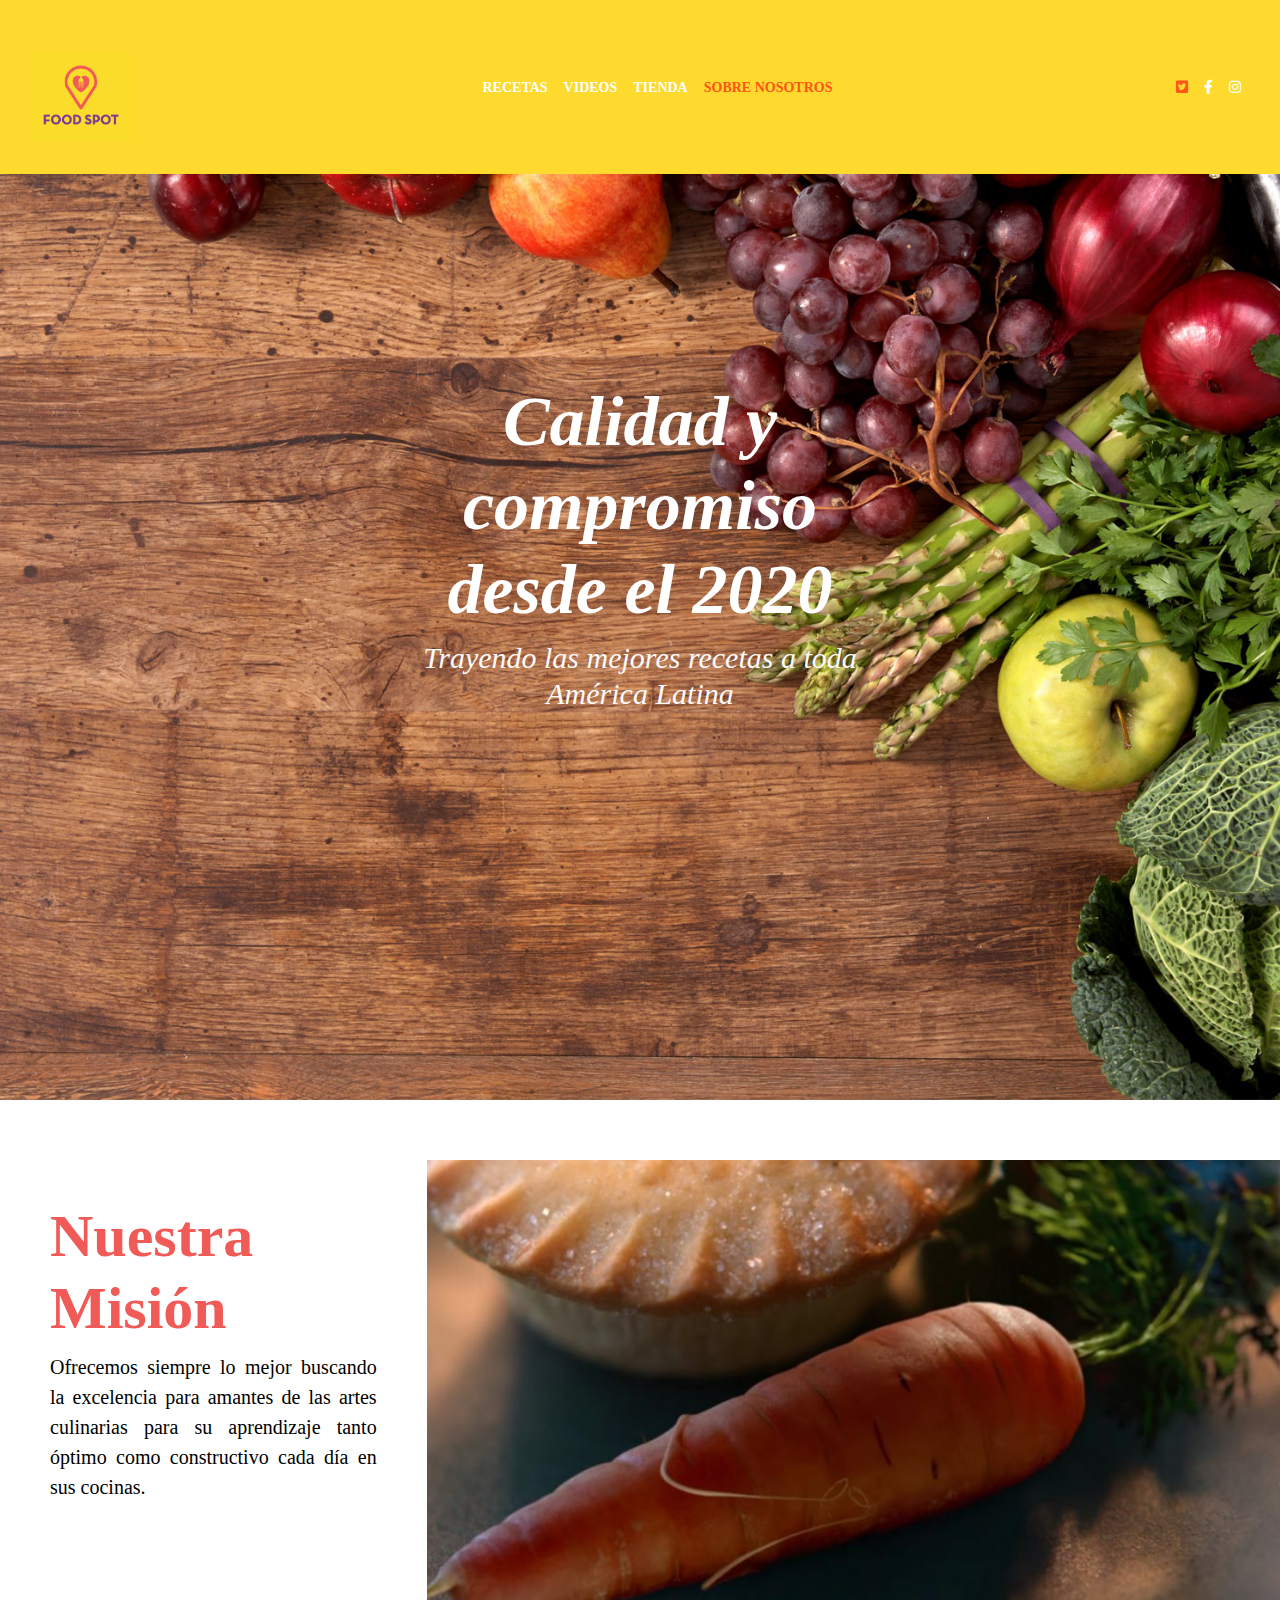
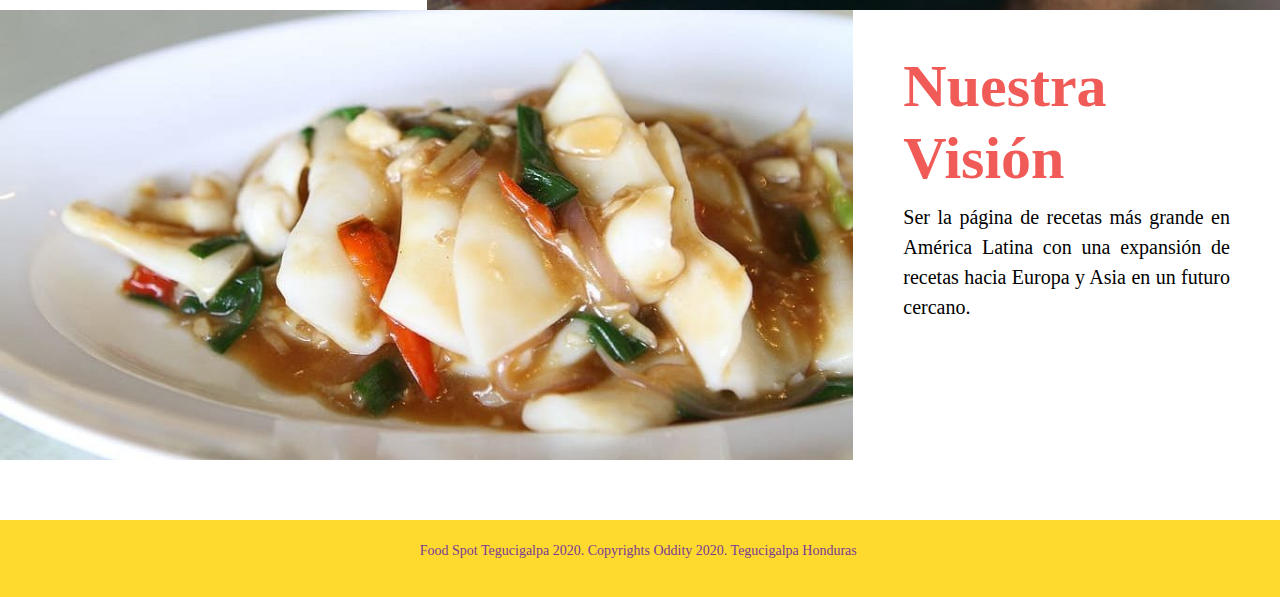
==== about_us_fs.html @ 2c3fcfab "Actualización del 17/6/2020 Foodspot" ====
<!doctype html>
<html>
<head>
<meta charset="utf-8">
	<meta name="viewport" content="width=device-width, initial-scale=1.0">
<title>About Us - Foodspot</title>
    <link href="css/bootstrap.min.css" rel="stylesheet">
	<link href="css/bootstrap-custom.css" rel="stylesheet">
	<link href="https://cdnjs.cloudflare.com/ajax/libs/font-awesome/5.12.1/css/all.min.css" rel="stylesheet">
	<link href="css/style.css" rel="stylesheet">
</head>

<body>
	
	<header>
		
		<div class="container-fluid">
			<nav class="navbar navbar-expand-lg navbar-light bg-light">
  <a class="navbar-brand" href="index.html"><img src="img/Asset 1@3x.png" class="img-fluid" alt="Oshine"></a>
  <button class="navbar-toggler" type="button" data-toggle="collapse" data-target="#navbarSupportedContent" aria-controls="navbarSupportedContent" aria-expanded="false" aria-label="Toggle navigation">
    <span class="navbar-toggler-icon"></span>
  </button>

  <div class="collapse navbar-collapse" id="navbarSupportedContent">
    <ul class="navbar-nav ml-auto">
      <li class="nav-item">
        <a class="nav-link" href="recetas_fs.html">Recetas</a>
      </li>
      <li class="nav-item">
        <a class="nav-link" href="#">Videos</a>
      </li>
      <li class="nav-item">
        <a class="nav-link" href="#">Tienda</a>
      </li>
      
      <li class="nav-item active">
        <a class="nav-link" href="about_us_fs.html">Sobre Nosotros</a>
      </li>
		
    </ul>
	  
	  <ul class="navbar-nav ml-auto lista-redes">
      <li class="nav-item active">
        <a class="nav-link" href="#"><i class="fab fa-twitter-square"></i></a>
      </li>
      <li class="nav-item">
        <a class="nav-link" href="#"><i class="fab fa-facebook-f"></i></a>
      </li>
      <li class="nav-item">
        <a class="nav-link" href="#"><i class="fab fa-instagram"></i></a>
      </li>
      
    </ul>

  </div>
</nav>
		</div>
		
	</header>
	
	
	
		<section id="about-us">
			<div class="container">
			<h1>Calidad y compromiso desde el 2020</h1>
				<h2>Trayendo las mejores recetas a toda América Latina</h2>
			
			</div>
			</section>
	
	<section id="mision-vision" class="section">
		<div class="container-fluid p-0">
			
			<div class="row no-gutters">
			<article class="col-md-4 col-sm-6 col-xs-12">
				<div class="texto-mision">
				
			<h2>Nuestra Misión</h2>
			<p>	Ofrecemos siempre lo mejor buscando la excelencia para amantes de las artes culinarias para su aprendizaje tanto óptimo como constructivo cada día en sus cocinas.</p>
			</article>
				
				
			
			<article class="col-md-8 col-sm-6 col-xs-12">
				<img src="img/2016-11-14-Aldi-910x480.jpg" class="img-fluid" alt="zanahoria">
				</article>
			</div>
				
				<div class="container-fluid p-0">
			
			<div class="row no-gutters">
			<article class="col-md-8 col-sm-6 col-xs-12">
				<img src="img/Does-squid-have-iodine-910x480.jpg" class="img-fluid" alt="squid">
				</article>
				
			
			<article class="col-md-4 col-sm-6 col-xs-12">
				<div class="texto-vision">
				
			<h2>Nuestra Visión</h2>
			<p>	Ser la página de recetas más grande en América Latina con una expansión de recetas hacia Europa y Asia en un futuro cercano.</p>
			</article>
				</div>
			    </div>
				</div>
				
				
	
	</section>
		
	<footer>
		
	<div class="container">	
		  	<p class="text-center"><span style="color: #7B3996">Food Spot Tegucigalpa 2020. Copyrights Oddity 2020. Tegucigalpa Honduras</span><span style="color: #F0F1F8">&nbsp;</span></p>
	</div>
		
	</footer>
	
			
			<script src="js/jquery-3.5.1.js"></script>
            <script src="css/bootstrap.min.css"></script>
			
			
</body>
</html>
---- css/style.css ----
body {
	font-family: Avenir LT Std; 
	font-size: 14px;
	color: #000000;
}


header{
	background-color: #FDDA2D;
	padding: 20px 0;
	position: absolute;
	width: 100%;
	z-index: 999999;
}

header img{
	width: 100px;
	padding-top: 20px;

}

#menu{
	background-color: #FDDA2D;
	padding-top: 5px;
	padding-bottom: 5px; 
}



#bienvenidos{
	padding: 380px;
    background-image: url("../img/edgar-castrejon-bG5rhvRH0JM-unsplash.jpg");
	background-repeat: no-repeat;
	background-position: bottom;
	background-size: cover;
	text-align: center; 
	
}

#bienvenidos h1{
	font-style: italic;
    font-size: 70px;
    font-weight: 700px;
	text-align: center;
	color: #fff;	
}
.btn-foodspot {
	font-family: Helvetica Neue;
background: linear-gradient(to left, #7c3fdb,#ff4040, #EEF33C); 
	color: #FFFFFF;
	text-transform: uppercase;
	border-radius: 0px;
	padding: 20px;
	border: 0px;
	letter-spacing: 1px;
	text-align: center;
}

.btn-foodspot:hover{
	background: linear-gradient(to left, #7c3fdb, #3370e7, #EEF33C );
	transition: all 0.8s ease-in-out;
}

.navegacion{
	width: 600px;
	margin: 2px auto;
}

.navegacion ul{
	list-style: none;
} 

.menu > li{
	position: relative;
	display: inline-block;
}

.menu > li > a{
	display: block;
	padding: 15px 25px;
	color: #FFFFFF;
	font-family: "Helvetica Neue";
	font-size: 20px;
	text-decoration: none;
}

.menu li a:hover{
	color:purple;
	transition: all .3s;
}

.section{
	padding: 60px 0;
}

.submenu{
	position: absolute;
	background:#FDDA2D;
	width: 140%;
	visibility: hidden;
	opacity: 0;
	transition: opacity 1.5s;
}

.submenu li a{
	display: block;
	padding: 15px;
	color: purple;
	font-family: Helvetica Neue;
	text-decoration: none;
}

.menu li:hover .submenu{
	visibility: visible;
	opacity: 1;
}

.submenu-dos{
	position: absolute;
	background:#FDDA2D;
	width: 20%;
	visibility: hidden;
	opacity: 0;
	transition: opacity 1.5s;
}

.submenu-dos li a{
	display: block;
	padding: 15px;
	color: purple;
	font-family: Helvetica Neue;
	text-decoration: none;
}

.menu li:hover .submenu-dos{
	visibility: visible;
	opacity: 1;
}

.texto-historia{
	padding-top: 40px;
	padding-left: 50px;
	padding-right: 50px;
}

.texto-historia h2{
	font-size: 60px;
	font-weight: 900px;
	
}

.texto-historia p{
	font-size: 20px;
	color: #000;
	text-align: justify;
}

.carousel i{
	font-size: 22px;
	margin-bottom: 35px;
}

.carousel p{
	font-size: 20px;
	width: 70%;
	margin: 0px auto 40px;
}

#historia img{
	width: 100%;
}

footer{
	padding: 20px;
	background-color: #FDDA2D;
}

footer p{
	color: #7B3996;
}

#about-us{
	padding: 380px;
    background-image: url("../img/fruit.jpg");
	background-repeat: no-repeat;
	background-position: bottom;
	background-size: cover;
	text-align: center; 
	
}

#about-us h1{
	font-style: italic;
    font-size: 70px;
    font-weight: 700;
	text-align: center;
	color: #FFFFFF;	
}

#about-us h2{
	font-style: italic;
    font-size: 30px;
    font-weight: 300;
	text-align: center;
	color: #FCF9F9;	
}

#mision-vision img{
	width: 100%;	
}

#carousel .carousel-item{
	height: 400px; 
}

#carousel .carousel-caption{
	display: grid;
	align-items: center;
	align-content: center;
	height: 100%;
}

.letra-morada{
	color:#7B3996;
}

.texto-mision{
	padding-top: 40px;
	padding-left: 50px;
	padding-right: 50px;
}

.texto-mision h2{
	font-size: 60px;
	font-weight: 900px;
	
}

.texto-vision p{
	font-size: 20px;
	color: #000;
	text-align: justify;
}

.texto-vision{
	padding-top: 40px;
	padding-left: 50px;
	padding-right: 50px;
}

.texto-vision h2{
	font-size: 60px;
	font-weight: 900px;
	
	
}

.texto-mision p{
	font-size: 20px;
	color: #000;
	text-align: justify;
}


h2{
	color: #F15B57; 
	font-weight: 900;
}

#slides_vm .carousel-caption{
	display: grid;
	align-items:center;
	align-content: center;
    height: 100%;
	font-family: Helvetica Neue;
}

#slides_vm h1{
	font-family: Helvetica Neue;
	color: #FCF7F7; 
	font-weight: 900;
	font-size: 90px;
	
	}

#slides_vm h3{
	font-family: Helvetica Neue;
	color: #F85355; 
	font-weight: 900;
	
	}

.texto-historia-receta{
	padding-top: 40px;
	padding-left: 50px;
	padding-right: 50px;
}

.texto-historia-receta h2{
	font-size: 60px;
	font-weight: 900px;
	
}

.texto-historia-receta p{
	font-size: 20px;
	color: #000;
	text-align: justify;
}


#sec-rec {
	background-color: #FDDA2D;
	text-align: center;
	padding: 20px;	
}

	
.subtitulo{
	font-size: 20px;
	margin-bottom: 40px;
	width:40%;
	margin:auto;
	
	}



#sec-rec h4{
	font-size: 16px;
	color: #000000;
	font-weight: 800;
	margin-bottom: 20px;
	}

.circulo{
	width: 100px;
	height: 100px;
	border-radius: 100%;
	line-height: 100px;
	/*border: 1px solid #DDDDDD;*/
	display: block;
	margin: auto;
	margin-bottom: 20px;
	box-shadow: 0px 0px 5px 2px #dddd;
	font: normal;
	font-size: 40px;
	color:purple;
}

.circulo:hover {
box-shadow: 0px 0px 5px 2px #dddd;
}

    #sec-rec p{
	font-size: 12px;
	color: #000000;
	font-weight: 800;
	margin-bottom: 20px;
	}
	
#historia{
	background-color: #FDDA2D;
}

#carousel{
	background-color: #FDDA2D;
}
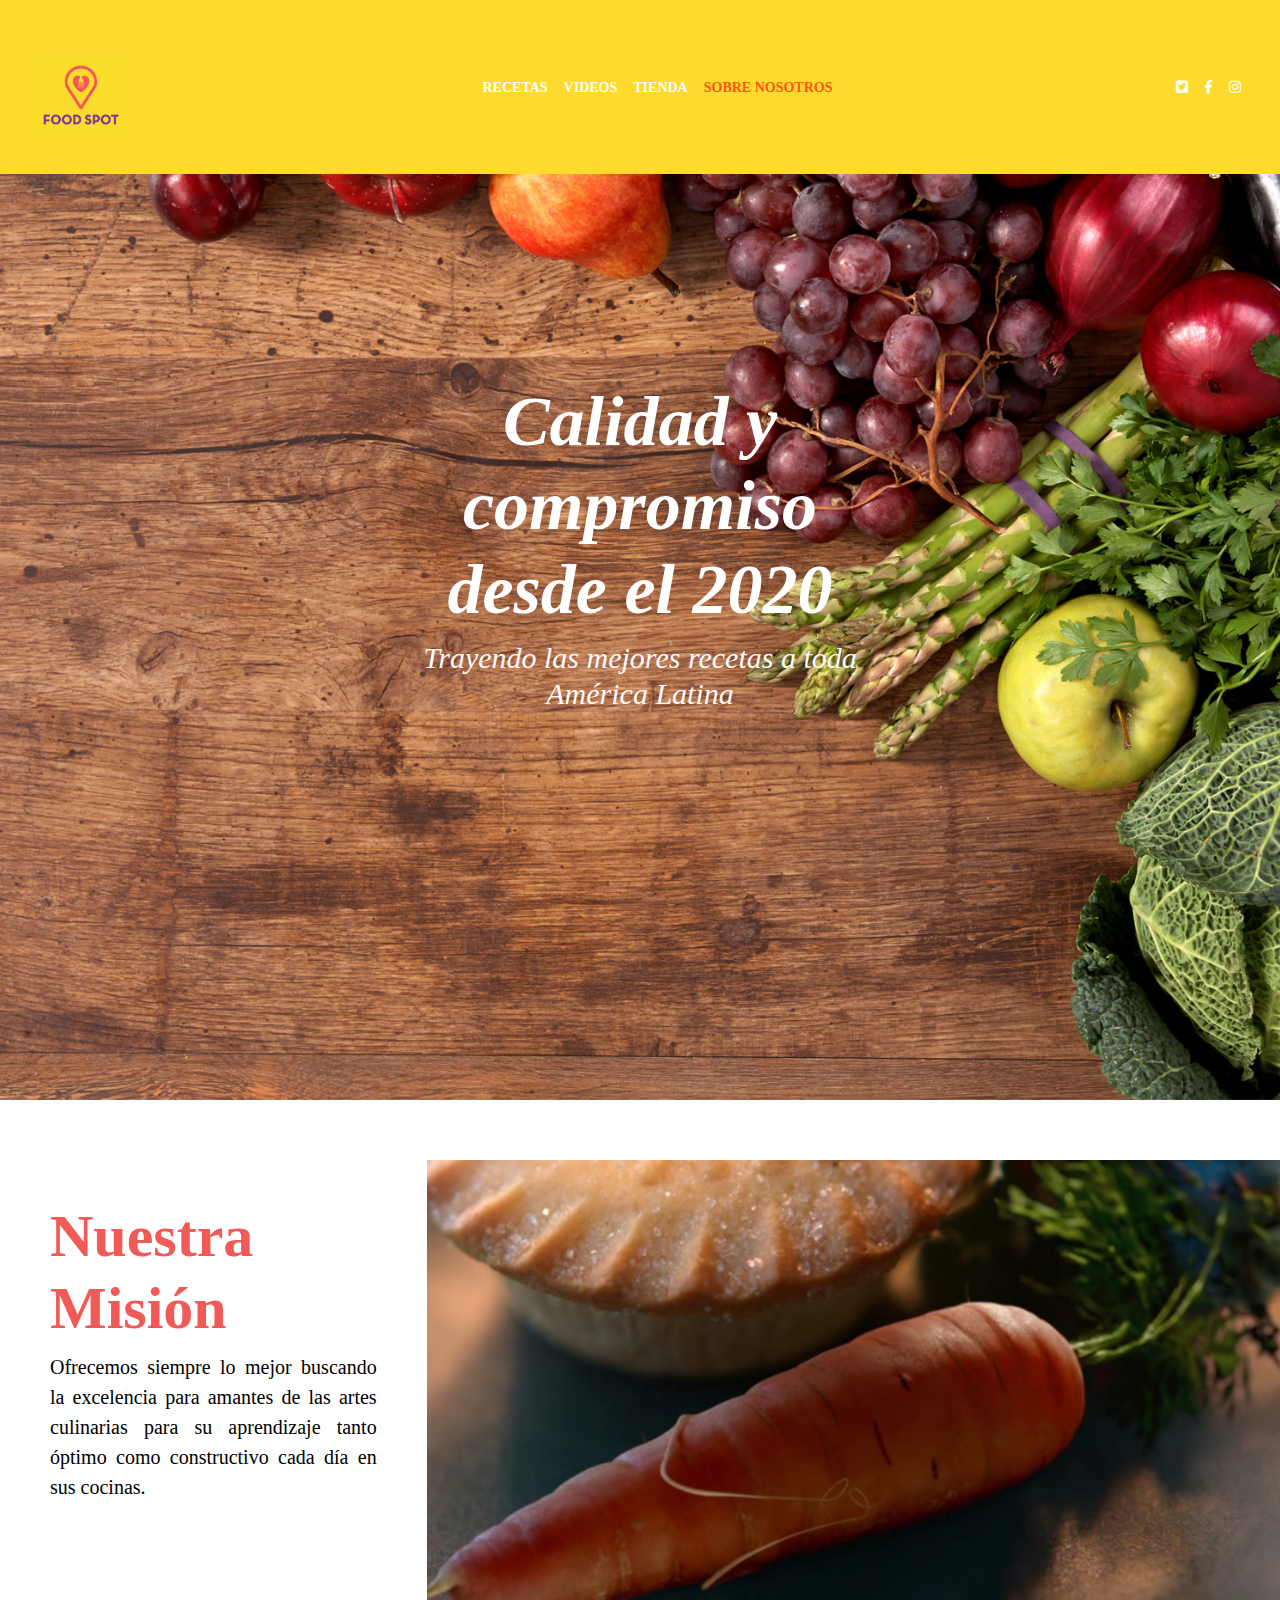
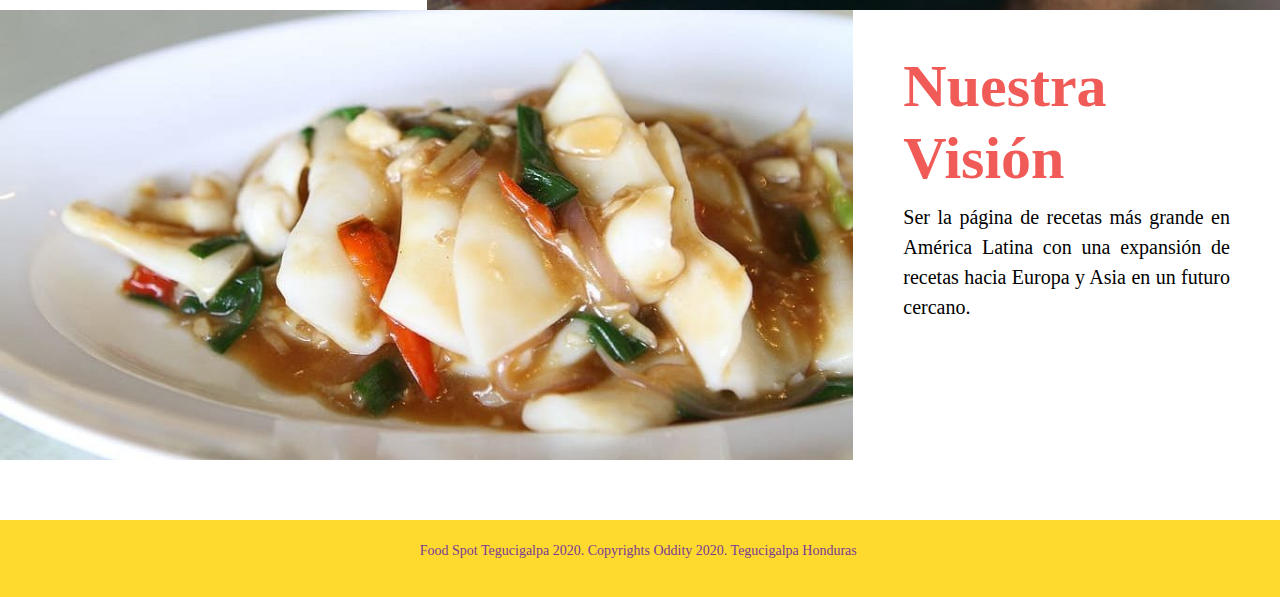
==== commit 43ba7a66: "Actualización 1:12 pm 17/6/2020" ====
--- a/about_us_fs.html
+++ b/about_us_fs.html
@@ -40,7 +40,7 @@
     </ul>
 	  
 	  <ul class="navbar-nav ml-auto lista-redes">
-      <li class="nav-item active">
+      <li class="nav-item">
         <a class="nav-link" href="#"><i class="fab fa-twitter-square"></i></a>
       </li>
       <li class="nav-item">
@@ -77,6 +77,7 @@
 				
 			<h2>Nuestra Misión</h2>
 			<p>	Ofrecemos siempre lo mejor buscando la excelencia para amantes de las artes culinarias para su aprendizaje tanto óptimo como constructivo cada día en sus cocinas.</p>
+			</div>
 			</article>
 				
 				
@@ -99,6 +100,7 @@
 				
 			<h2>Nuestra Visión</h2>
 			<p>	Ser la página de recetas más grande en América Latina con una expansión de recetas hacia Europa y Asia en un futuro cercano.</p>
+				</div>
 			</article>
 				</div>
 			    </div>
@@ -118,7 +120,7 @@
 	
 			
 			<script src="js/jquery-3.5.1.js"></script>
-            <script src="css/bootstrap.min.css"></script>
+            <script src="js/bootstrap.min.js"></script>
 			
 			
 </body>
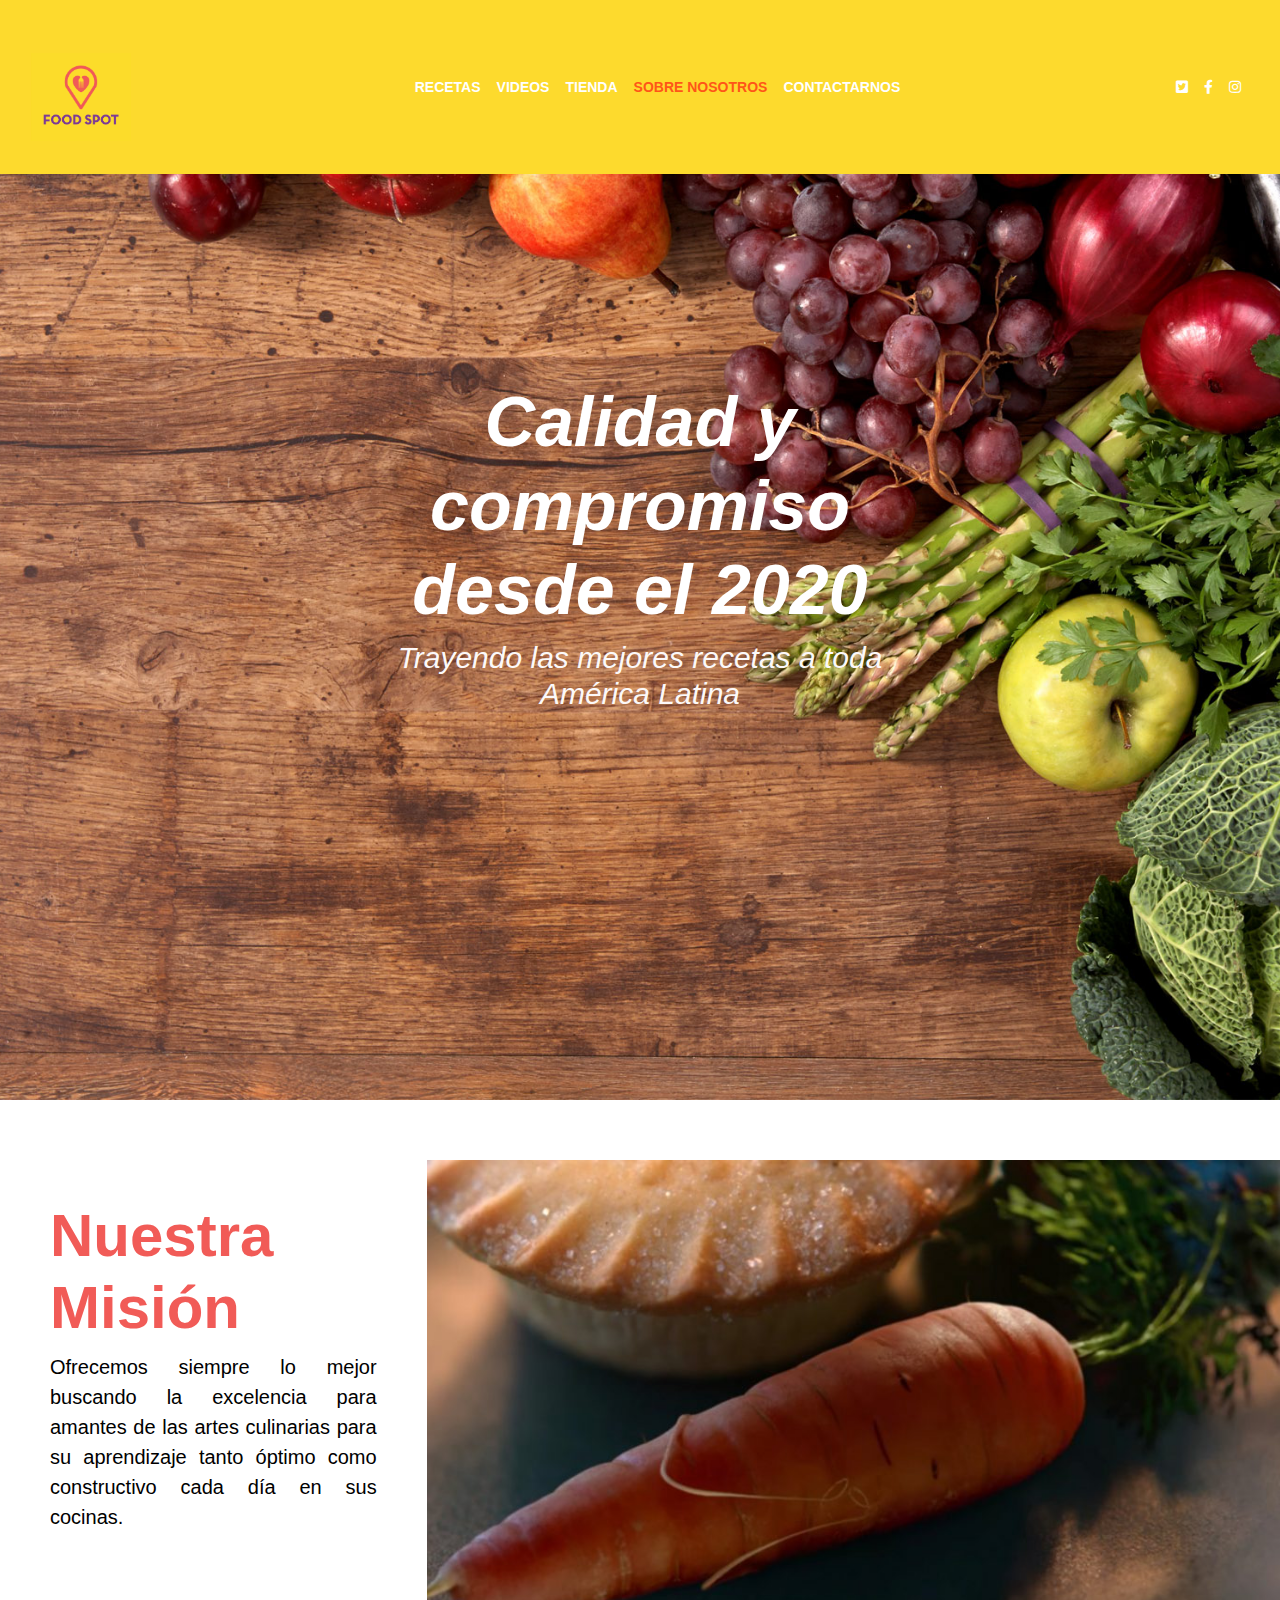
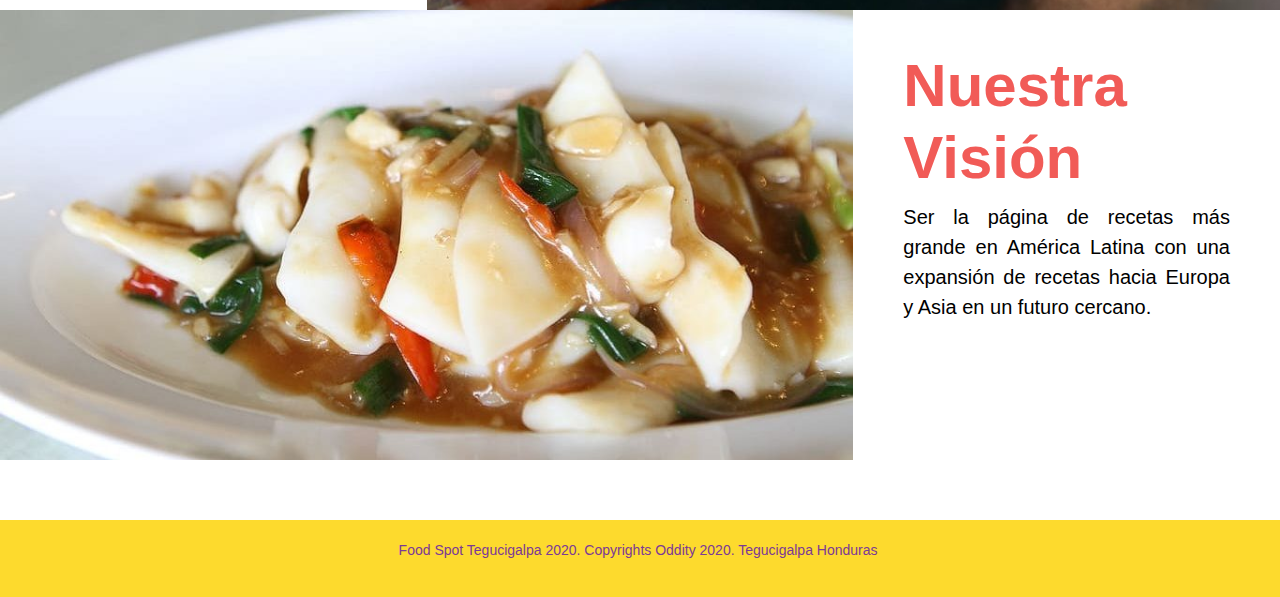
==== commit 67e5df54: "Actualización Foodspot 25/6/2020 21:39 pm" ====
--- a/about_us_fs.html
+++ b/about_us_fs.html
@@ -8,6 +8,11 @@
 	<link href="css/bootstrap-custom.css" rel="stylesheet">
 	<link href="https://cdnjs.cloudflare.com/ajax/libs/font-awesome/5.12.1/css/all.min.css" rel="stylesheet">
 	<link href="css/style.css" rel="stylesheet">
+	
+	<!--SEO-->
+	<meta name="Description" content="Página de informativa del sitio de Foodspot dónde nuestro usuario puede conocernos mejor">
+	<meta name="Keywords" content="que es foodspot?,foodspot,comida foodspot, foodspot mision, foodspot vision">
+	
 </head>
 
 <body>
@@ -27,14 +32,18 @@
         <a class="nav-link" href="recetas_fs.html">Recetas</a>
       </li>
       <li class="nav-item">
-        <a class="nav-link" href="#">Videos</a>
+        <a class="nav-link" href="videos_fs.html">Videos</a>
       </li>
       <li class="nav-item">
-        <a class="nav-link" href="#">Tienda</a>
+        <a class="nav-link" href="tienda.html">Tienda</a>
       </li>
       
       <li class="nav-item active">
         <a class="nav-link" href="about_us_fs.html">Sobre Nosotros</a>
+      </li>
+		
+	  <li class="nav-item">
+        <a class="nav-link" href="contactanos_fs.html">Contactarnos</a>
       </li>
 		
     </ul>
--- a/css/style.css
+++ b/css/style.css
@@ -1,11 +1,12 @@
 body {
-	font-family: Avenir LT Std; 
+	font-family: 'Ubuntu', sans-serif;
 	font-size: 14px;
 	color: #000000;
 }
 
 
 header{
+	font-family: 'Ubuntu', sans-serif;
 	background-color: #FDDA2D;
 	padding: 20px 0;
 	position: absolute;
@@ -17,6 +18,14 @@
 	width: 100px;
 	padding-top: 20px;
 
+}
+
+#utensilios p{
+	
+	font-size: 20px;
+	color: #000;
+	text-align: justify;
+	
 }
 
 #menu{
@@ -186,7 +195,7 @@
 	background-position: bottom;
 	background-size: cover;
 	text-align: center; 
-	
+	font-family: 'Ubuntu', sans-serif;
 }
 
 #about-us h1{
@@ -203,6 +212,7 @@
     font-weight: 300;
 	text-align: center;
 	color: #FCF9F9;	
+	font-family: 'Ubuntu', sans-serif;
 }
 
 #mision-vision img{
@@ -220,6 +230,40 @@
 	height: 100%;
 }
 
+#tienda{
+	padding: 300px;
+	background-image:url("../img/utensilios-de-cocina-escoge-1024x683.jpg");
+	background-repeat: no-repeat;
+	background-position: bottom;
+	background-size: cover;
+	text-align: center; 
+	font-family: 'Ubuntu', sans-serif;
+	
+}
+
+#tienda h1{
+	font-style: italic;
+    font-size: 70px;
+    font-weight: 700;
+	text-align: center;
+	color: #7B3996;	
+	font-family: 'Ubuntu', sans-serif;
+}
+
+#tienda h2{
+	font-style: italic;
+    font-size: 30px;
+    font-weight: 300;
+	text-align: center;
+	color: black;
+	font-family: 'Ubuntu', sans-serif;
+}
+
+#utensilios{
+	padding: 100px 50px;
+	font-family: 'Ubuntu', sans-serif;
+}
+
 .letra-morada{
 	color:#7B3996;
 }
@@ -261,6 +305,10 @@
 	text-align: justify;
 }
 
+.utensilios-cocina h2{
+	font-size: 60px;
+	font-weight: 900px;
+}
 
 h2{
 	color: #F15B57; 
@@ -272,11 +320,12 @@
 	align-items:center;
 	align-content: center;
     height: 100%;
-	font-family: Helvetica Neue;
+	font-family: 'Ubuntu', sans-serif;
+	
 }
 
 #slides_vm h1{
-	font-family: Helvetica Neue;
+	font-family: 'Ubuntu', sans-serif;
 	color: #FCF7F7; 
 	font-weight: 900;
 	font-size: 90px;
@@ -284,7 +333,7 @@
 	}
 
 #slides_vm h3{
-	font-family: Helvetica Neue;
+	font-family: 'Ubuntu', sans-serif;
 	color: #F85355; 
 	font-weight: 900;
 	
@@ -313,6 +362,7 @@
 	background-color: #FDDA2D;
 	text-align: center;
 	padding: 20px;	
+	font-family: 'Ubuntu', sans-serif;
 }
 
 	
@@ -331,6 +381,7 @@
 	color: #000000;
 	font-weight: 800;
 	margin-bottom: 20px;
+	font-family: 'Ubuntu', sans-serif;
 	}
 
 .circulo{
@@ -361,8 +412,127 @@
 	
 #historia{
 	background-color: #FDDA2D;
+	font-family: 'Ubuntu', sans-serif;
 }
 
 #carousel{
 	background-color: #FDDA2D;
-}+	font-family: 'Ubuntu', sans-serif;
+}
+
+
+#slides_videos .carousel-caption{
+	display: grid;
+	align-items:center;
+	align-content: center;
+    height: 100%;
+	font-family: 'Ubuntu', sans-serif;
+}
+
+#slides_videos h1{
+	
+	color: #FCF7F7; 
+	font-weight: 900;
+	font-size: 90px;
+	font-family: 'Ubuntu', sans-serif;
+	
+	}
+
+
+#slides_videos h3{
+	
+	color: #F85355; 
+	font-weight: 900;
+	font-family: 'Ubuntu', sans-serif;
+	
+	}
+
+
+.texto-jordi-receta{
+	padding-top: 40px;
+	padding-left: 50px;
+	padding-right: 50px;
+}
+
+.texto-jordi-receta h2{
+	font-size: 60px;
+	font-weight: 900px;
+	
+}
+
+.texto-jordi-receta p{
+	font-size: 20px;
+	color: #000;
+	text-align: justify;
+}
+
+#jordi{
+	
+	background-color: #FDDA2D;
+	padding-bottom: 10%;
+}
+
+.form-group{
+	
+	margin-bottom: 5%;
+}
+
+.btn-submit:hover{
+	background: linear-gradient(to left, #7c3fdb, #3370e7, #EEF33C );
+	transition: all 0.8s ease-in-out;
+}
+
+.btn-submit{
+	background: linear-gradient(to left, #7c3fdb,#ff4040, #EEF33C); 
+	font-family: "Helvetica Neue",
+	}
+	
+form #contacto textarea{
+	background-color: #f1f2f3;
+	border-radius: 0;
+	padding: 20px;
+	border: 0;
+	font-size: 13px;
+	
+	}
+
+form #contacto h2{
+	color: #000;
+}
+
+form #contacto h1{
+	color:#000;
+	
+}
+
+#utensilios h3 {
+	
+font-style: oblique;
+font-weight: bolder
+}
+	
+
+#slides_vmcon .carousel-caption{
+	display: grid;
+	align-items:center;
+	align-content: center;
+    height: 100%;
+	font-family: 'Ubuntu', sans-serif;
+	
+}
+
+#slides_vmcon h1{
+	font-family: 'Ubuntu', sans-serif;
+	color: #FCF7F7; 
+	font-weight: 900;
+	font-size: 90px;
+	
+	}
+
+#slides_vmcon h3{
+	font-family: 'Ubuntu', sans-serif;
+	color: #F85355; 
+	font-weight: 900;
+	
+	}
+
